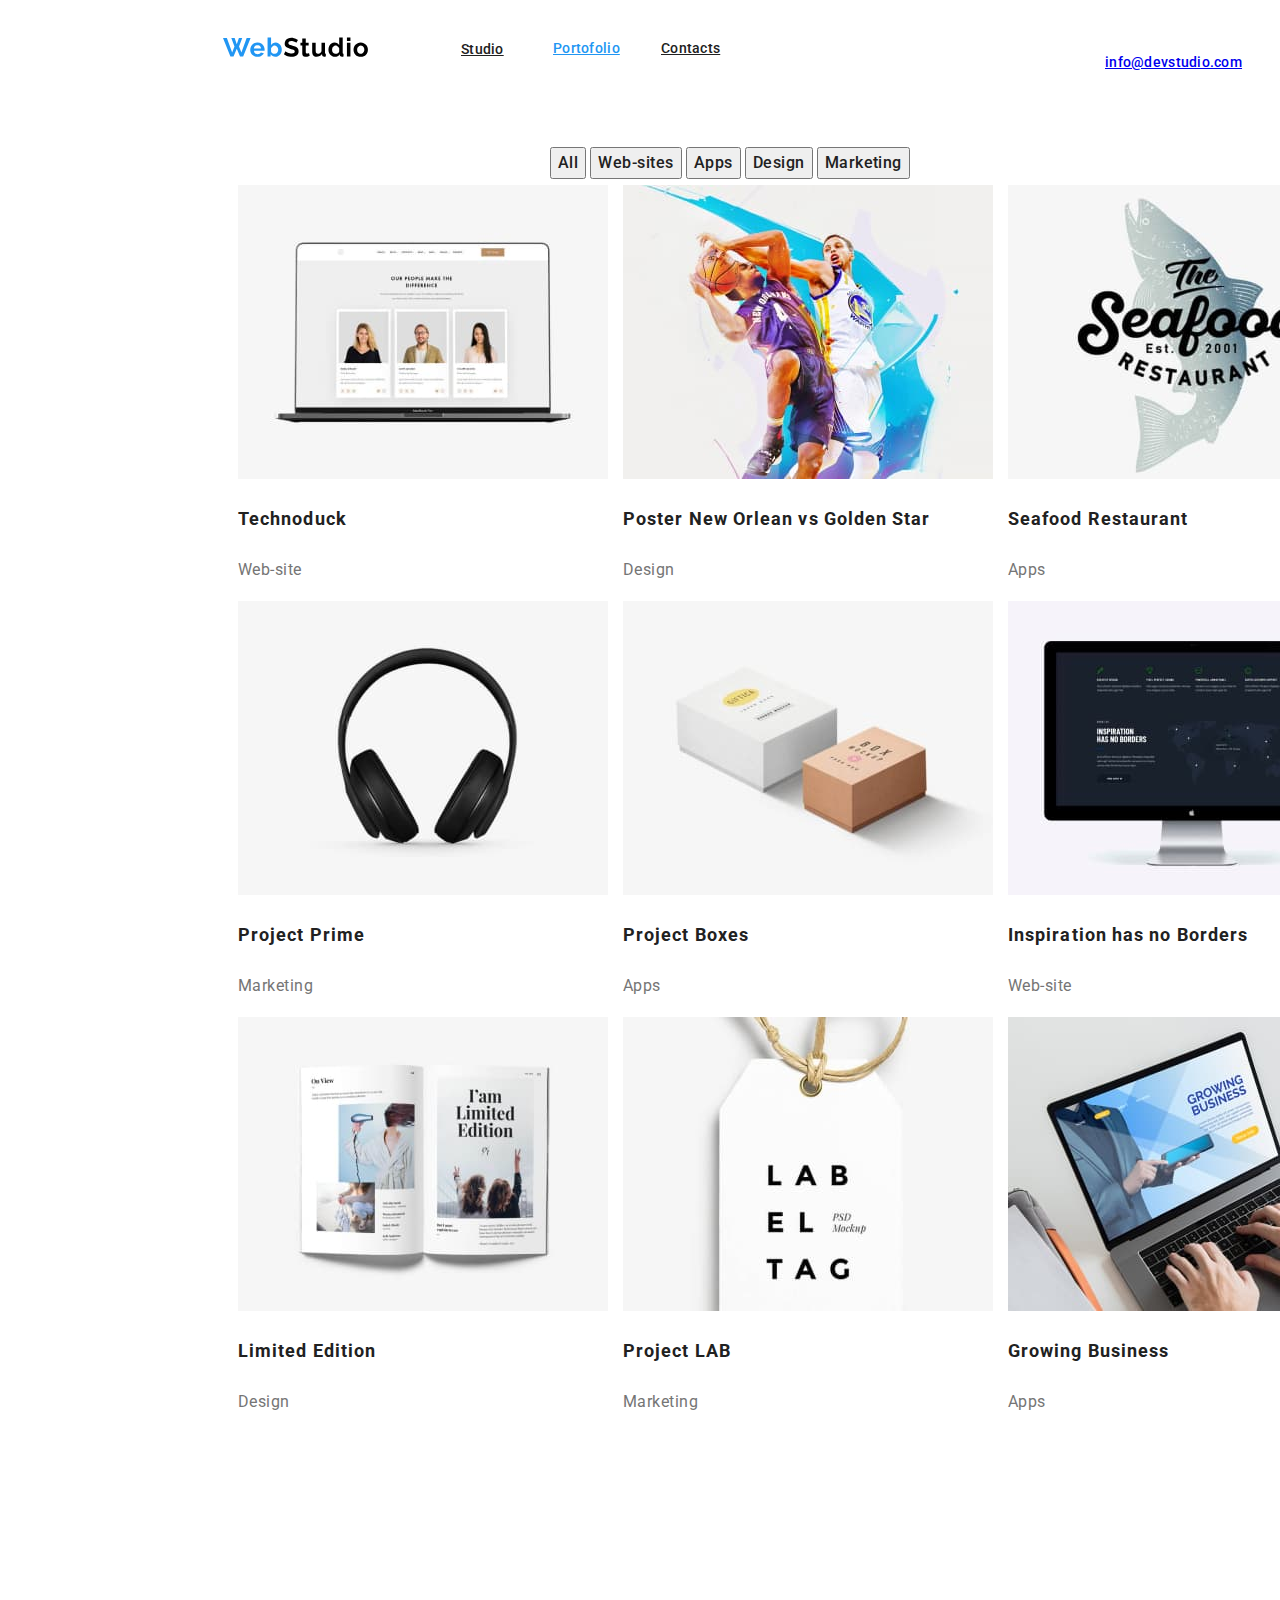
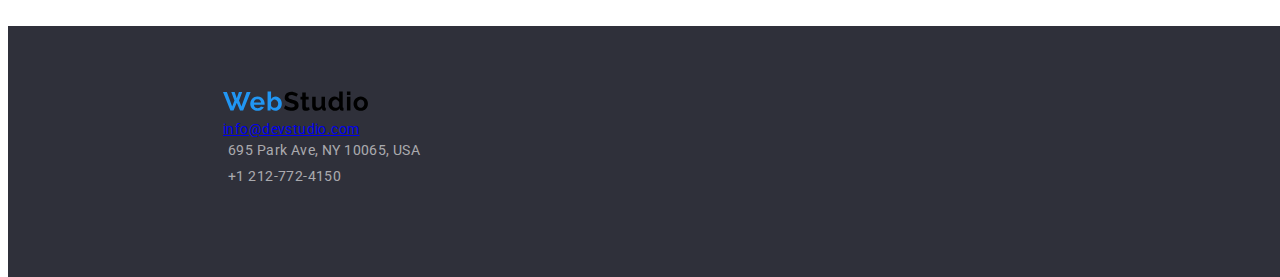
==== portofolio.html @ c2177c48 "Import cod" ====
<!DOCTYPE html>
<html lang="en">
  <head>
    <meta charset="UTF-8" />
    <meta http-equiv="X-UA-Compatible" content="IE=edge" />
    <meta name="viewport" content="width=device-width, initial-scale=1.0" />
    <title>Portofolio</title>
    <link rel="preconnect" href="https://fonts.googleapis.com" />
    <link rel="preconnect" href="https://fonts.gstatic.com" crossorigin />
    <link
      href="https://fonts.googleapis.com/css2?family=Raleway:wght@700&family=Roboto:wght@400;500;700;900&display=swap"
      rel="stylesheet"
    />
    <link rel="stylesheet" href="./css/portofolio.css" />
  </head>
  <body>
    <!--header-->
    <header class=".global-header">
      <!--logo-->
      <a href="link-address">
        <img
          class="logo-global"
          src="./images/webstudiologo.svg"
          alt="webstudiologo"
      /></a>
      <!--navigatia-->
      <nav>
        <ul>
          <li class="nav-first-item">
            <a href="./index.html" class="visited">Studio</a>
          </li>
          <li class="nav-second-item">
            <a href="./portofolio.html" class="active">Portofolio</a>
          </li>
          <li class="nav-third-item">
            <a href="Contacts" class="visited">Contacts</a>
          </li>
        </ul>
      </nav>
      <p class="external-link-header-mail">
        <a href="mailto:info@devstudio.com">info@devstudio.com</a>
      </p>
      <p class="external-link-header-phone">
        <a href="tel:+4733378901">+1 212-772-4150</a>
      </p>
    </header>
    <!--sfarsit header-->
    <main class="portofolio-content">
      <!--butoane filtre-->
      <nav>
        <ul class="portofolio-butons">
          <li><button type="button" class="button">All</button></li>
          <li><button type="button" class="button">Web-sites</button></li>
          <li><button type="button" class="button">Apps</button></li>
          <li><button type="button" class="button">Design</button></li>
          <li><button type="button" class="button">Marketing</button></li>
        </ul>
      </nav>
      <!--butoane filtre-->
      <!--grid imagini portofolio-->
      <section class="flex-grid">
        <div class="proiect">
          <img
            src="./imagesportofolio/first.jpg"
            width="370"
            alt="Technoduck"
          />
          <p class="image-title">Technoduck</p>
          <p class="image-description">Web-site</p>
        </div>
        <div>
          <img
            src="./imagesportofolio/second.jpg"
            alt="Poster New Orlean vs Golden Star"
            width="370"
          />
          <p class="image-title">Poster New Orlean vs Golden Star</p>
          <p class="image-description">Design</p>
        </div>
        <div>
          <img
            src="./imagesportofolio/third.jpg"
            alt="Seafood restaurant"
            width="370"
          />
          <p class="image-title">Seafood Restaurant</p>
          <p class="image-description">Apps</p>
        </div>
        <div>
          <img
            src="./imagesportofolio/fourth.jpg"
            alt="Project Prime"
            width="370"
          />
          <p class="image-title">Project Prime</p>
          <p class="image-description">Marketing</p>
        </div>
        <div class="proiect">
          <img
            src="./imagesportofolio/five.jpg"
            alt="Project Boxes"
            width="370"
          />
          <p class="image-title">Project Boxes</p>
          <p class="image-description">Apps</p>
        </div>
        <div class="proiect">
          <img
            src="./imagesportofolio/sixth.jpg"
            alt="Inspiration has no Borders"
            width="370"
          />
          <p class="image-title">Inspiration has no Borders</p>
          <p class="image-description">Web-site</p>
        </div>
        <div>
          <img
            src="./imagesportofolio/seven.jpg"
            alt="Limited Edition"
            width="370"
          />
          <p class="image-title">Limited Edition</p>
          <p class="image-description">Design</p>
        </div>
        <div>
          <img
            src="./imagesportofolio/eight.jpg"
            alt="Project LAB"
            width="370"
          />
          <p class="image-title">Project LAB</p>
          <p class="image-description">Marketing</p>
        </div>
        <div>
          <img
            src="./imagesportofolio/nineth.jpg"
            alt="Growing Business"
            width="370"
          />
          <p class="image-title">Growing Business</p>
          <p class="image-description">Apps</p>
        </div>
      </section>
    </main>
    <!--footer-->
    <footer class="global-footer">
      <a href="link-address"
        ><img
          class="logo-footer"
          src="/images/webstudiologo.svg"
          alt="webstudiologo"
      /></a>
      <address>
        <ul class="footer-local-adress">
          <li class="mail-local-adress">
            <a href="mailto:info@devstudio.com">info@devstudio.com</a>
          </li>
          <li class="local-adress">695 Park Ave, NY 10065, USA</li>
          <li class="local-adress">+1 212-772-4150</li>
        </ul>
      </address>
    </footer>
  </body>
</html>
---- css/portofolio.css ----
@import url("https://fonts.googleapis.com/css2?family=Raleway:wght@700&family=Roboto:wght@400;500;700;900&display=swap");

body {
  position: absolute;
  width: 1600px;
  height: 1869px;
  background: #ffffff;
}

h1,
h2,
h3,
h4,
h5,
h6 {
  font-family: "Roboto", "Raleway", sans-serif;
}
.global-header {
  position: absolute;
  width: 1600px;
  height: 80px;
  left: 0px;
  top: 0px;
  background-color: rgba(255, 255, 255, 1);
}
.active {
  font-family: "Roboto";
  font-style: normal;
  font-weight: 500;
  font-size: 14px;
  line-height: 16px;
  letter-spacing: 0.02em;
  color: #2196f3;
  cursor: pointer;
}
.visited {
  font-family: "Roboto";
  font-style: normal;
  font-weight: 500;
  font-size: 14px;
  line-height: 16px;
  letter-spacing: 0.02em;
  color: #212121;
  cursor: pointer;
}
.logo-global {
  position: relative;
  width: 145px;
  height: 31px;
  left: 215px;
  top: 24px;
  font-family: "Raleway";
  font-style: normal;
  font-weight: 700;
  font-size: 26px;
  line-height: 31px;
  letter-spacing: 0.03em;
}

.nav-first-item {
  position: absolute;
  width: 42px;
  height: 16px;
  left: 453px;
  top: 32px;
}
.nav-second-item {
  position: absolute;
  width: 58px;
  height: 16px;
  left: 545px;
  top: 32px;
  font-family: "Roboto";
  font-style: normal;
  font-weight: 500;
  font-size: 14px;
  line-height: 16px;
  letter-spacing: 0.02em;
}
.nav-third-item {
  position: absolute;
  width: 59px;
  height: 16px;
  left: 653px;
  top: 32px;
  font-family: "Roboto";
  font-style: normal;
  font-weight: 500;
  font-size: 14px;
  line-height: 16px;
  letter-spacing: 0.02em;
}
.external-link-header-mail {
  position: absolute;
  width: 135px;
  height: 16px;
  left: 1097px;
  top: 32px;
  font-family: "Roboto";
  font-style: normal;
  font-weight: 500;
  font-size: 14px;
  line-height: 16px;
  letter-spacing: 0.02em;
  color: #757575;
}
.external-link-header-phone {
  position: absolute;
  width: 113px;
  height: 16px;
  left: 1272px;
  top: 32px;
  font-family: "Roboto";
  font-style: normal;
  font-weight: 500;
  font-size: 14px;
  line-height: 16px;
  letter-spacing: 0.02em;
  color: #757575;
}

ul {
  list-style-type: none;
  margin: 0;
  padding: 0;
}
.portofolio-content {
  position: relative;
  display: block;
  width: 1170px;
  height: 1360px;
  margin-top: 94px;
  margin-bottom: 94px;
  margin-left: 215px;
  padding-top: 10px;
}
.portofolio-butons {
  display: flex;
  width: 516px;
  height: 38px;
  margin-left: 327px;
  align-items: flex-start;
  align-content: baseline;
  border-radius: 4px;
  gap: 4px;
}

.button {
  color: #212121;
  text-align: center;
  font-size: 16px;
  font-family: Roboto;
  font-style: normal;
  font-weight: 500;
  line-height: 26px;
  letter-spacing: 0.48px;
  cursor: pointer;
}
.button:hover {
  background-color: #2196f3;
  color: #ffffff;
}
.flex-grid {
  display: flex;
  flex-wrap: wrap;
  align-content: space-around;
  align-items: baseline;
  justify-content: space-evenly;
}
.proiect {
  width: 370px;
  height: 294px;
  flex-shrink: 0;
}
.image-title {
  color: #212121;
  font-size: 18px;
  font-family: Roboto;
  font-style: normal;
  font-weight: 700;
  line-height: 36px;
  letter-spacing: 1.08px;
}
.image-description {
  color: #757575;
  font-size: 16px;
  font-family: Roboto;
  font-style: normal;
  font-weight: 400;
  line-height: 30px;
  letter-spacing: 0.48px;
}
.global-footer {
  position: absolute;
  width: 1600px;
  height: 251px;
  left: 0px;
  bottom: 0px;
  background: #2f303a;
}
.logo-footer {
  margin-left: 215px;
  margin-top: 60px;
  margin-right: 1240px;
  width: 145px;
  height: 31px;
  left: 215px;
  top: 2157px;
  font-family: "Raleway";
  font-style: normal;
  font-weight: 700;
  font-size: 26px;
  line-height: 31px;
  letter-spacing: 0.03em;
  color: #2196f3;
}
.footer-local-adress {
  position: relative;
  width: 207px;
  height: 16px;
  left: 215px;
  margin-right: 1154px;
  font-family: "Roboto";
  font-style: normal;
  font-weight: 400;
  font-size: 14px;
  line-height: 16px;
  letter-spacing: 0.03em;
  color: #ffffff99;
}
.local-adress {
  display: inline-block;
  margin: 5px;
}
.mail-local-adress {
  color: rgba(255, 255, 255, 0.6);
  font-size: 14px;
  font-family: Roboto;
  font-style: normal;
  font-weight: 400;
  line-height: 16px;
  letter-spacing: 0.42px;
}
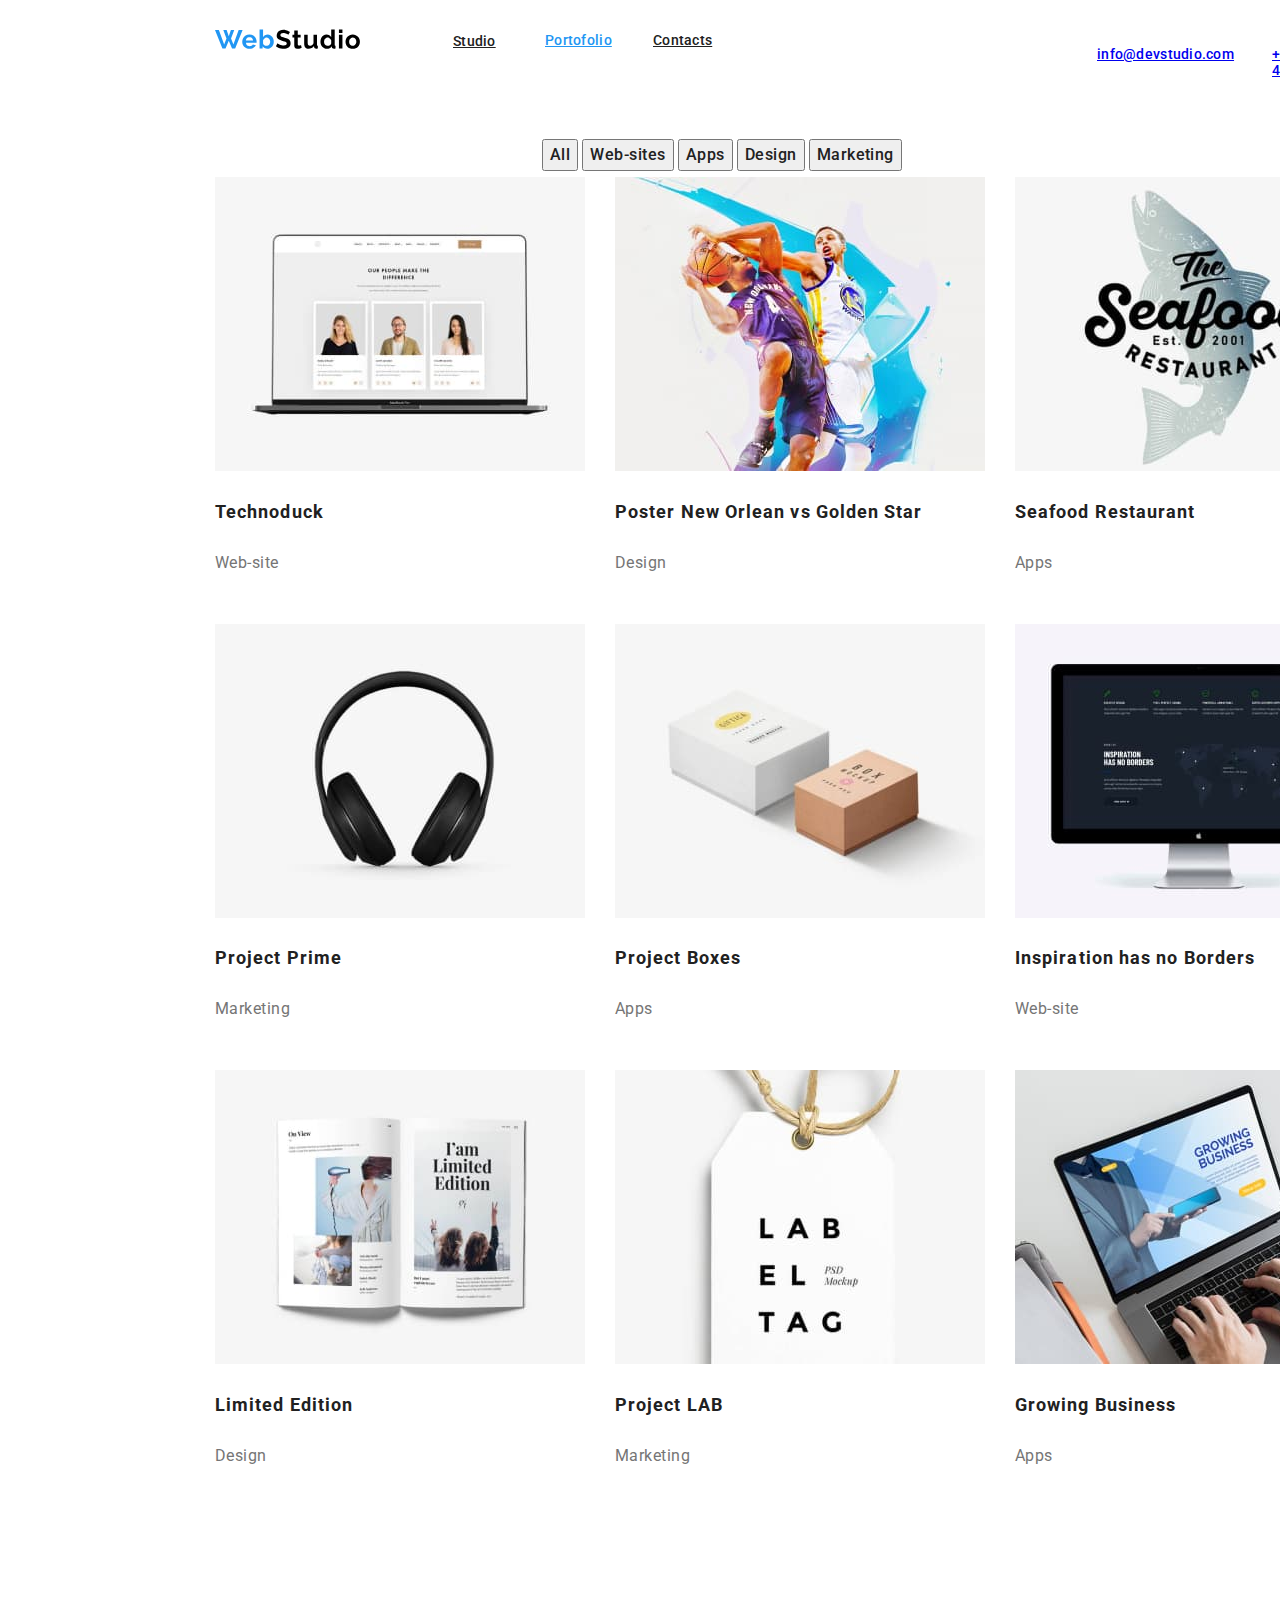
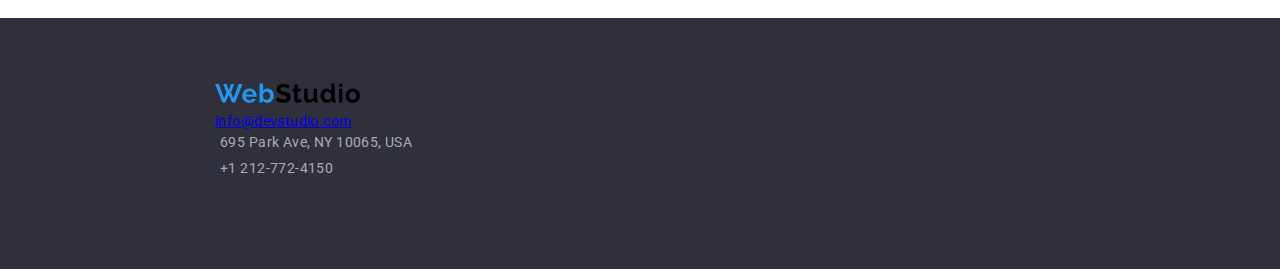
==== commit 7031292e: "Studio  work" ====
--- a/portofolio.html
+++ b/portofolio.html
@@ -10,6 +10,10 @@
     <link
       href="https://fonts.googleapis.com/css2?family=Raleway:wght@700&family=Roboto:wght@400;500;700;900&display=swap"
       rel="stylesheet"
+    />
+    <link
+      rel="stylesheet"
+      href="https://cdnjs.cloudflare.com/ajax/libs/modern-normalize/1.0.0/modern-normalize.min.css"
     />
     <link rel="stylesheet" href="./css/portofolio.css" />
   </head>
--- a/css/portofolio.css
+++ b/css/portofolio.css
@@ -156,7 +156,7 @@
   letter-spacing: 0.48px;
   cursor: pointer;
 }
-.button:hover {
+.button:hover .button:focus {
   background-color: #2196f3;
   color: #ffffff;
 }
@@ -166,13 +166,16 @@
   align-content: space-around;
   align-items: baseline;
   justify-content: space-evenly;
+  gap: 30px;
+  border: 1px;
 }
 .proiect {
   width: 370px;
-  height: 294px;
+  height: 404px;
   flex-shrink: 0;
 }
 .image-title {
+  width: 322px;
   color: #212121;
   font-size: 18px;
   font-family: Roboto;
@@ -182,6 +185,7 @@
   letter-spacing: 1.08px;
 }
 .image-description {
+  width: 322px;
   color: #757575;
   font-size: 16px;
   font-family: Roboto;
